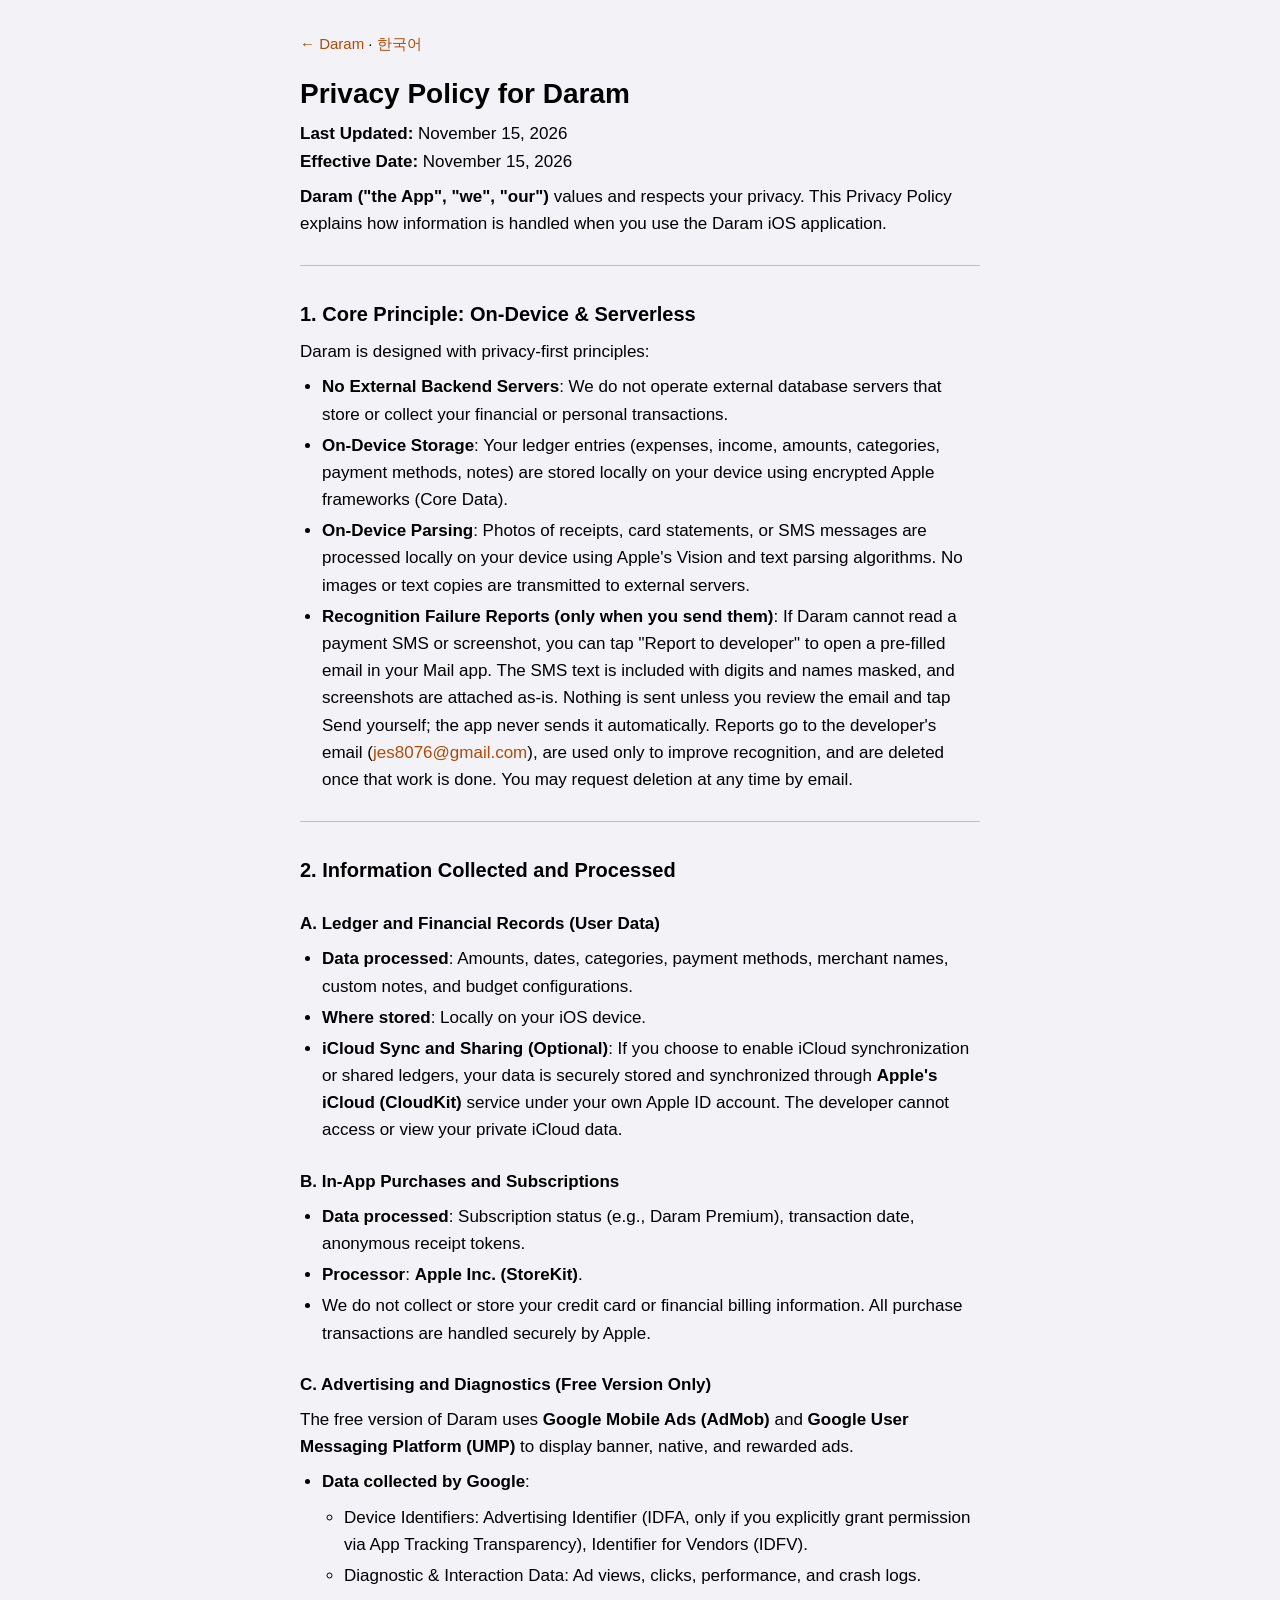
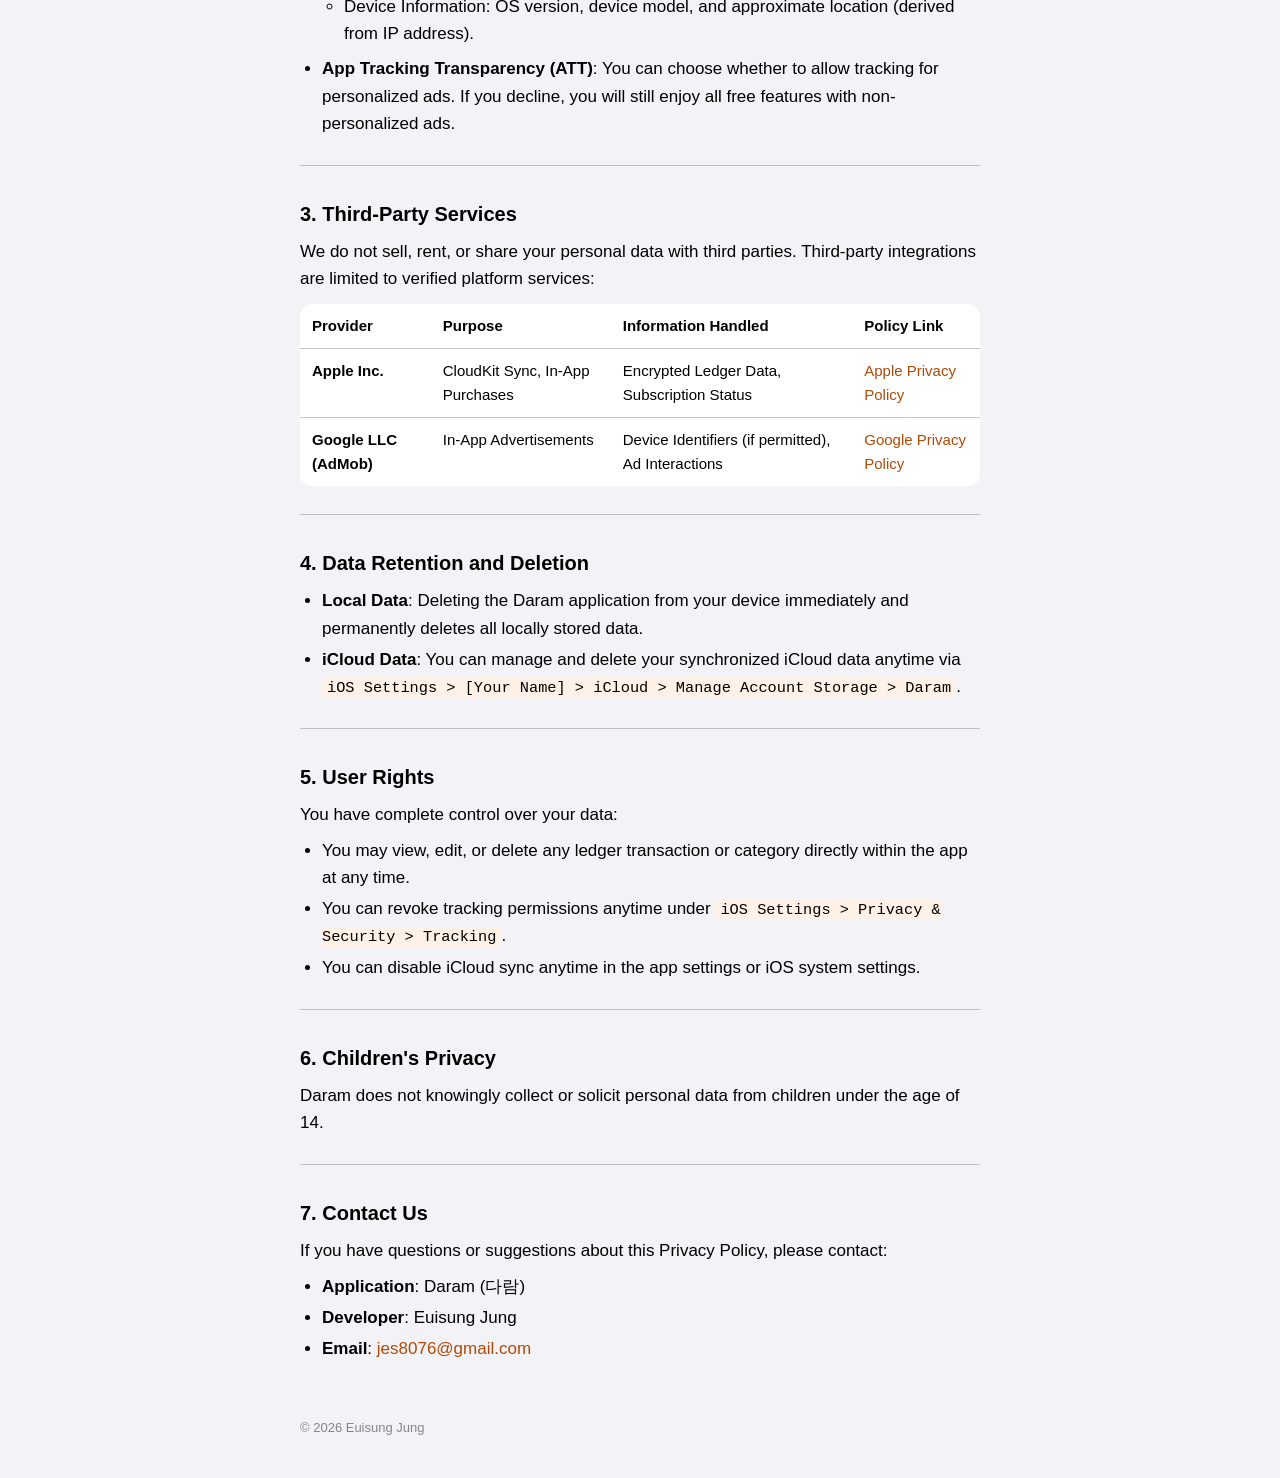
==== daram/privacy/en/index.html @ 6e320667 "다람 가계부 개발자 사이트 첫 게시 - 첫 화면, 앱 소개, 개인정보 처리방침(한국어·영어), 고객 지원 페이지 - AdMob app-ads.txt - 개인정보 처리방침 HTML " ====
<!DOCTYPE html>
<html lang="en">
<head>
<meta charset="utf-8">
<meta name="viewport" content="width=device-width, initial-scale=1">
<title>Daram — Privacy Policy</title>
<link rel="icon" href="/assets/favicon.png">
<link rel="stylesheet" href="/assets/style.css">
</head>
<body>
<main>
<nav class="top"><a href="/daram/">← Daram</a> · <a href="/daram/privacy/">한국어</a></nav>
<!-- 이 파일은 scripts/build_privacy.py로 만든다. 직접 고치지 말고 다람 저장소의 원본을 고친 뒤 다시 만든다. -->
<h1>Privacy Policy for Daram</h1>
<p><strong>Last Updated:</strong> November 15, 2026<br>
<strong>Effective Date:</strong> November 15, 2026<br></p>
<p><strong>Daram ("the App", "we", "our")</strong> values and respects your privacy. This Privacy Policy explains how information is handled when you use the Daram iOS application.</p>
<hr>
<h2>1. Core Principle: On-Device &amp; Serverless</h2>
<p>Daram is designed with privacy-first principles:</p>
<ul>
<li><strong>No External Backend Servers</strong>: We do not operate external database servers that store or collect your financial or personal transactions.
</li>
<li><strong>On-Device Storage</strong>: Your ledger entries (expenses, income, amounts, categories, payment methods, notes) are stored locally on your device using encrypted Apple frameworks (Core Data).
</li>
<li><strong>On-Device Parsing</strong>: Photos of receipts, card statements, or SMS messages are processed locally on your device using Apple's Vision and text parsing algorithms. No images or text copies are transmitted to external servers.
</li>
<li><strong>Recognition Failure Reports (only when you send them)</strong>: If Daram cannot read a payment SMS or screenshot, you can tap "Report to developer" to open a pre-filled email in your Mail app. The SMS text is included with digits and names masked, and screenshots are attached as-is. Nothing is sent unless you review the email and tap Send yourself; the app never sends it automatically. Reports go to the developer's email (<a href="mailto:jes8076@gmail.com">jes8076@gmail.com</a>), are used only to improve recognition, and are deleted once that work is done. You may request deletion at any time by email.
</li></ul>
<hr>
<h2>2. Information Collected and Processed</h2>
<h3>A. Ledger and Financial Records (User Data)</h3>
<ul>
<li><strong>Data processed</strong>: Amounts, dates, categories, payment methods, merchant names, custom notes, and budget configurations.
</li>
<li><strong>Where stored</strong>: Locally on your iOS device.
</li>
<li><strong>iCloud Sync and Sharing (Optional)</strong>: If you choose to enable iCloud synchronization or shared ledgers, your data is securely stored and synchronized through <strong>Apple's iCloud (CloudKit)</strong> service under your own Apple ID account. The developer cannot access or view your private iCloud data.
</li></ul>
<h3>B. In-App Purchases and Subscriptions</h3>
<ul>
<li><strong>Data processed</strong>: Subscription status (e.g., Daram Premium), transaction date, anonymous receipt tokens.
</li>
<li><strong>Processor</strong>: <strong>Apple Inc. (StoreKit)</strong>.
</li>
<li>We do not collect or store your credit card or financial billing information. All purchase transactions are handled securely by Apple.
</li></ul>
<h3>C. Advertising and Diagnostics (Free Version Only)</h3>
<p>The free version of Daram uses <strong>Google Mobile Ads (AdMob)</strong> and <strong>Google User Messaging Platform (UMP)</strong> to display banner, native, and rewarded ads.</p>
<ul>
<li><strong>Data collected by Google</strong>:
<ul>
<li>Device Identifiers: Advertising Identifier (IDFA, only if you explicitly grant permission via App Tracking Transparency), Identifier for Vendors (IDFV).
</li>
<li>Diagnostic &amp; Interaction Data: Ad views, clicks, performance, and crash logs.
</li>
<li>Device Information: OS version, device model, and approximate location (derived from IP address).
</li></ul>
</li>
<li><strong>App Tracking Transparency (ATT)</strong>: You can choose whether to allow tracking for personalized ads. If you decline, you will still enjoy all free features with non-personalized ads.
</li></ul>
<hr>
<h2>3. Third-Party Services</h2>
<p>We do not sell, rent, or share your personal data with third parties. Third-party integrations are limited to verified platform services:</p>
<div class="table-wrap"><table>
<thead><tr>
<th>Provider</th>
<th>Purpose</th>
<th>Information Handled</th>
<th>Policy Link</th>
</tr></thead><tbody>
<tr><td><strong>Apple Inc.</strong></td><td>CloudKit Sync, In-App Purchases</td><td>Encrypted Ledger Data, Subscription Status</td><td><a href="https://www.apple.com/legal/privacy/" rel="noopener">Apple Privacy Policy</a></td></tr>
<tr><td><strong>Google LLC (AdMob)</strong></td><td>In-App Advertisements</td><td>Device Identifiers (if permitted), Ad Interactions</td><td><a href="https://policies.google.com/privacy" rel="noopener">Google Privacy Policy</a></td></tr>
</tbody></table></div>
<hr>
<h2>4. Data Retention and Deletion</h2>
<ul>
<li><strong>Local Data</strong>: Deleting the Daram application from your device immediately and permanently deletes all locally stored data.
</li>
<li><strong>iCloud Data</strong>: You can manage and delete your synchronized iCloud data anytime via <code>iOS Settings &gt; [Your Name] &gt; iCloud &gt; Manage Account Storage &gt; Daram</code>.
</li></ul>
<hr>
<h2>5. User Rights</h2>
<p>You have complete control over your data:</p>
<ul>
<li>You may view, edit, or delete any ledger transaction or category directly within the app at any time.
</li>
<li>You can revoke tracking permissions anytime under <code>iOS Settings &gt; Privacy &amp; Security &gt; Tracking</code>.
</li>
<li>You can disable iCloud sync anytime in the app settings or iOS system settings.
</li></ul>
<hr>
<h2>6. Children's Privacy</h2>
<p>Daram does not knowingly collect or solicit personal data from children under the age of 14.</p>
<hr>
<h2>7. Contact Us</h2>
<p>If you have questions or suggestions about this Privacy Policy, please contact:</p>
<ul>
<li><strong>Application</strong>: Daram (다람)
</li>
<li><strong>Developer</strong>: Euisung Jung
</li>
<li><strong>Email</strong>: <a href="mailto:jes8076@gmail.com">jes8076@gmail.com</a>
</li></ul>
</main>
<footer>© 2026 Euisung Jung</footer>
</body>
</html>
---- assets/style.css ----
/* 다람 디자인 가이드(docs/design/tokens.json)의 색을 그대로 쓴다. */
:root {
  color-scheme: light dark;
  --bg: #f2f2f7;
  --card: #ffffff;
  --text: #000000;
  --text-2: #3c3c4399;
  --separator: #3c3c434a;
  --link: #b04a06;      /* brand-text */
  --tint: #fff1e6;      /* brand-tint */
}
@media (prefers-color-scheme: dark) {
  :root {
    --bg: #000000;
    --card: #1c1c1e;
    --text: #ffffff;
    --text-2: #ebebf599;
    --separator: #54545899;
    --link: #ff9a55;
    --tint: #3a2414;
  }
}
* { box-sizing: border-box; }
html { -webkit-text-size-adjust: 100%; }
body {
  margin: 0;
  background: var(--bg);
  color: var(--text);
  font-family: -apple-system, BlinkMacSystemFont, "Apple SD Gothic Neo", "Noto Sans KR", "Segoe UI", sans-serif;
  font-size: 17px;
  line-height: 1.6;
  word-break: keep-all;
  overflow-wrap: anywhere;
}
main { max-width: 720px; margin: 0 auto; padding: 32px 20px 48px; }
a { color: var(--link); text-decoration: none; }
a:hover { text-decoration: underline; }
h1 { font-size: 28px; line-height: 1.3; margin: 0 0 8px; }
h2 { font-size: 20px; margin: 32px 0 8px; }
h3 { font-size: 17px; margin: 24px 0 4px; }
p, ul, ol { margin: 8px 0; }
ul, ol { padding-left: 22px; }
li { margin: 4px 0; }
hr { border: 0; border-top: 1px solid var(--separator); margin: 28px 0; }
code { font-family: ui-monospace, SFMono-Regular, Menlo, monospace; font-size: 0.9em; background: var(--tint); padding: 1px 5px; border-radius: 5px; }
.muted { color: var(--text-2); font-size: 15px; }
.card { background: var(--card); border-radius: 12px; padding: 16px 20px; margin: 16px 0; }
.app { display: flex; gap: 16px; align-items: center; }
.app img { width: 72px; height: 72px; border-radius: 16px; flex: none; }
.app h2 { margin: 0; }
.links { list-style: none; padding: 0; margin: 0; }
.links li { border-top: 1px solid var(--separator); margin: 0; }
.links li:first-child { border-top: 0; }
.links a { display: block; padding: 12px 0; }
.table-wrap { overflow-x: auto; margin: 12px 0; }
table { border-collapse: collapse; width: 100%; font-size: 15px; background: var(--card); border-radius: 12px; overflow: hidden; }
th, td { text-align: left; vertical-align: top; padding: 10px 12px; border-bottom: 1px solid var(--separator); }
tr:last-child td { border-bottom: 0; }
nav.top { font-size: 15px; margin-bottom: 20px; }
footer { max-width: 720px; margin: 0 auto; padding: 0 20px 40px; color: var(--text-2); font-size: 13px; }
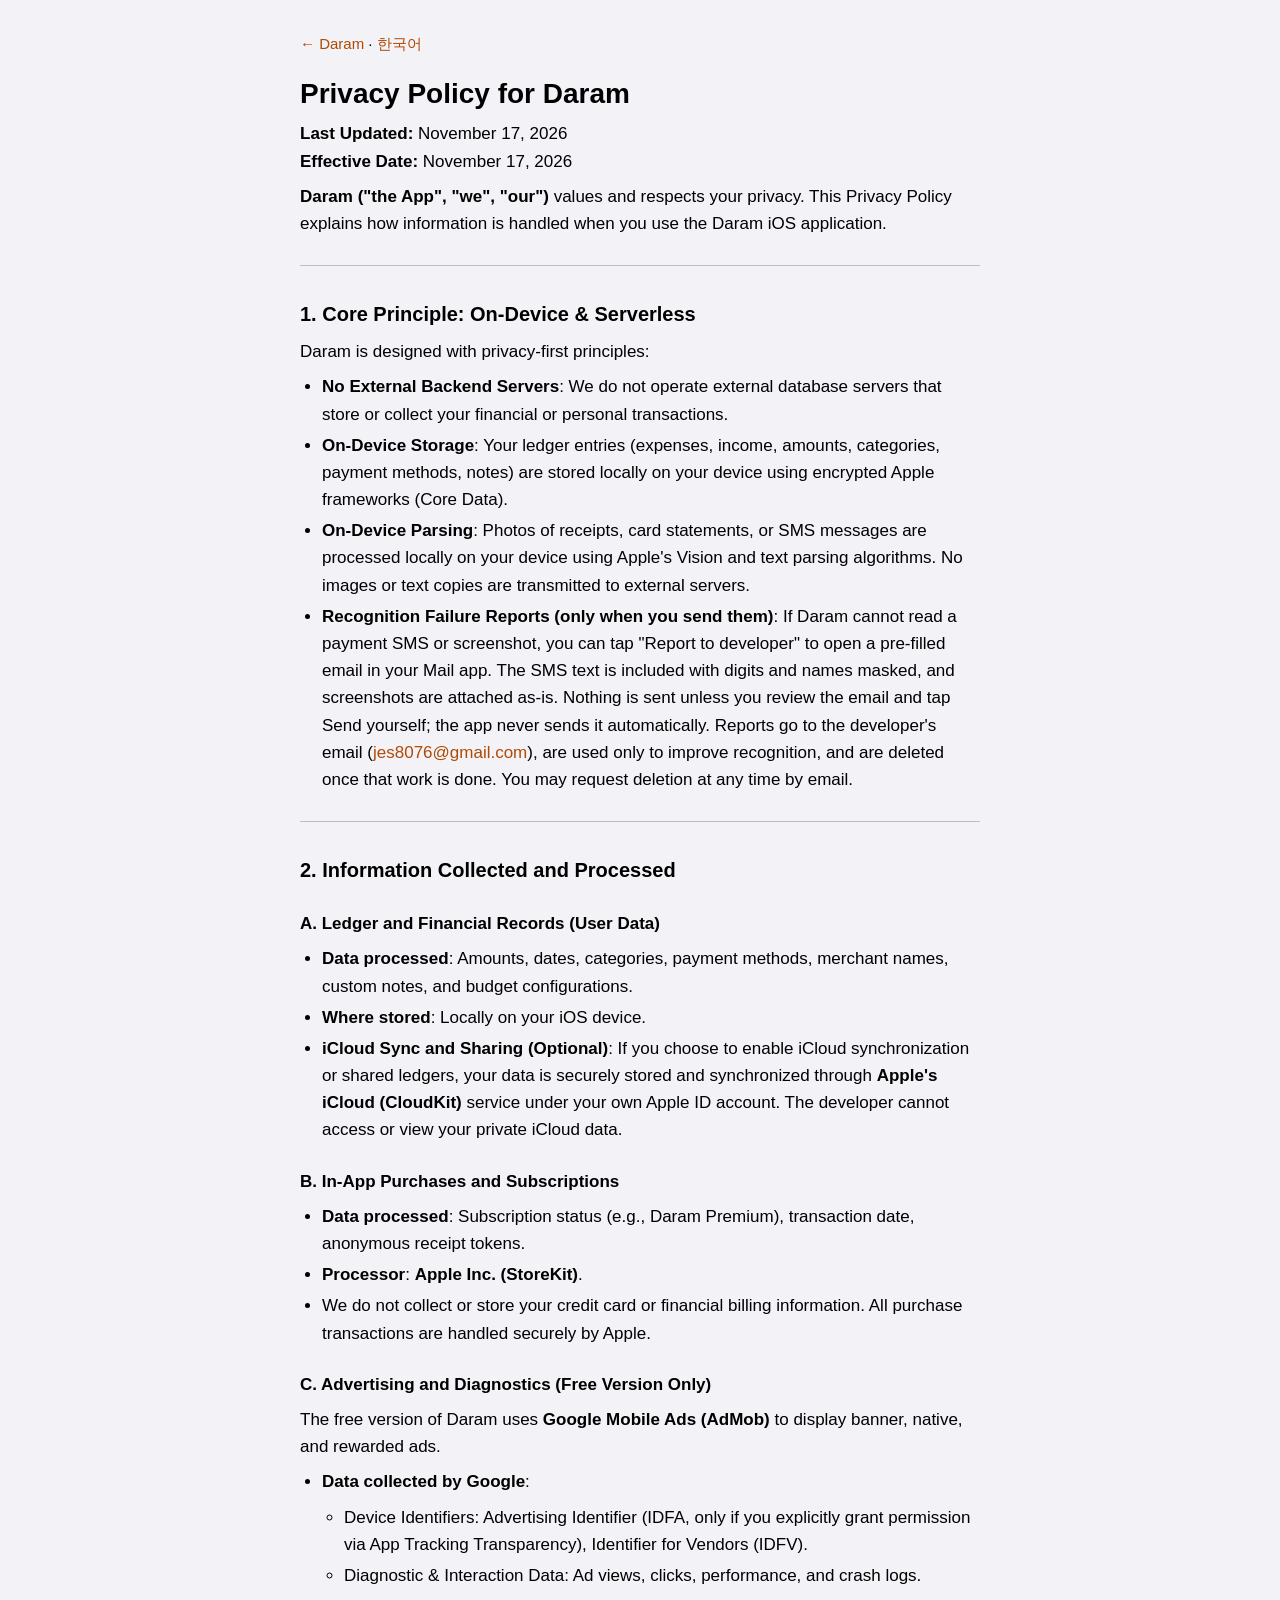
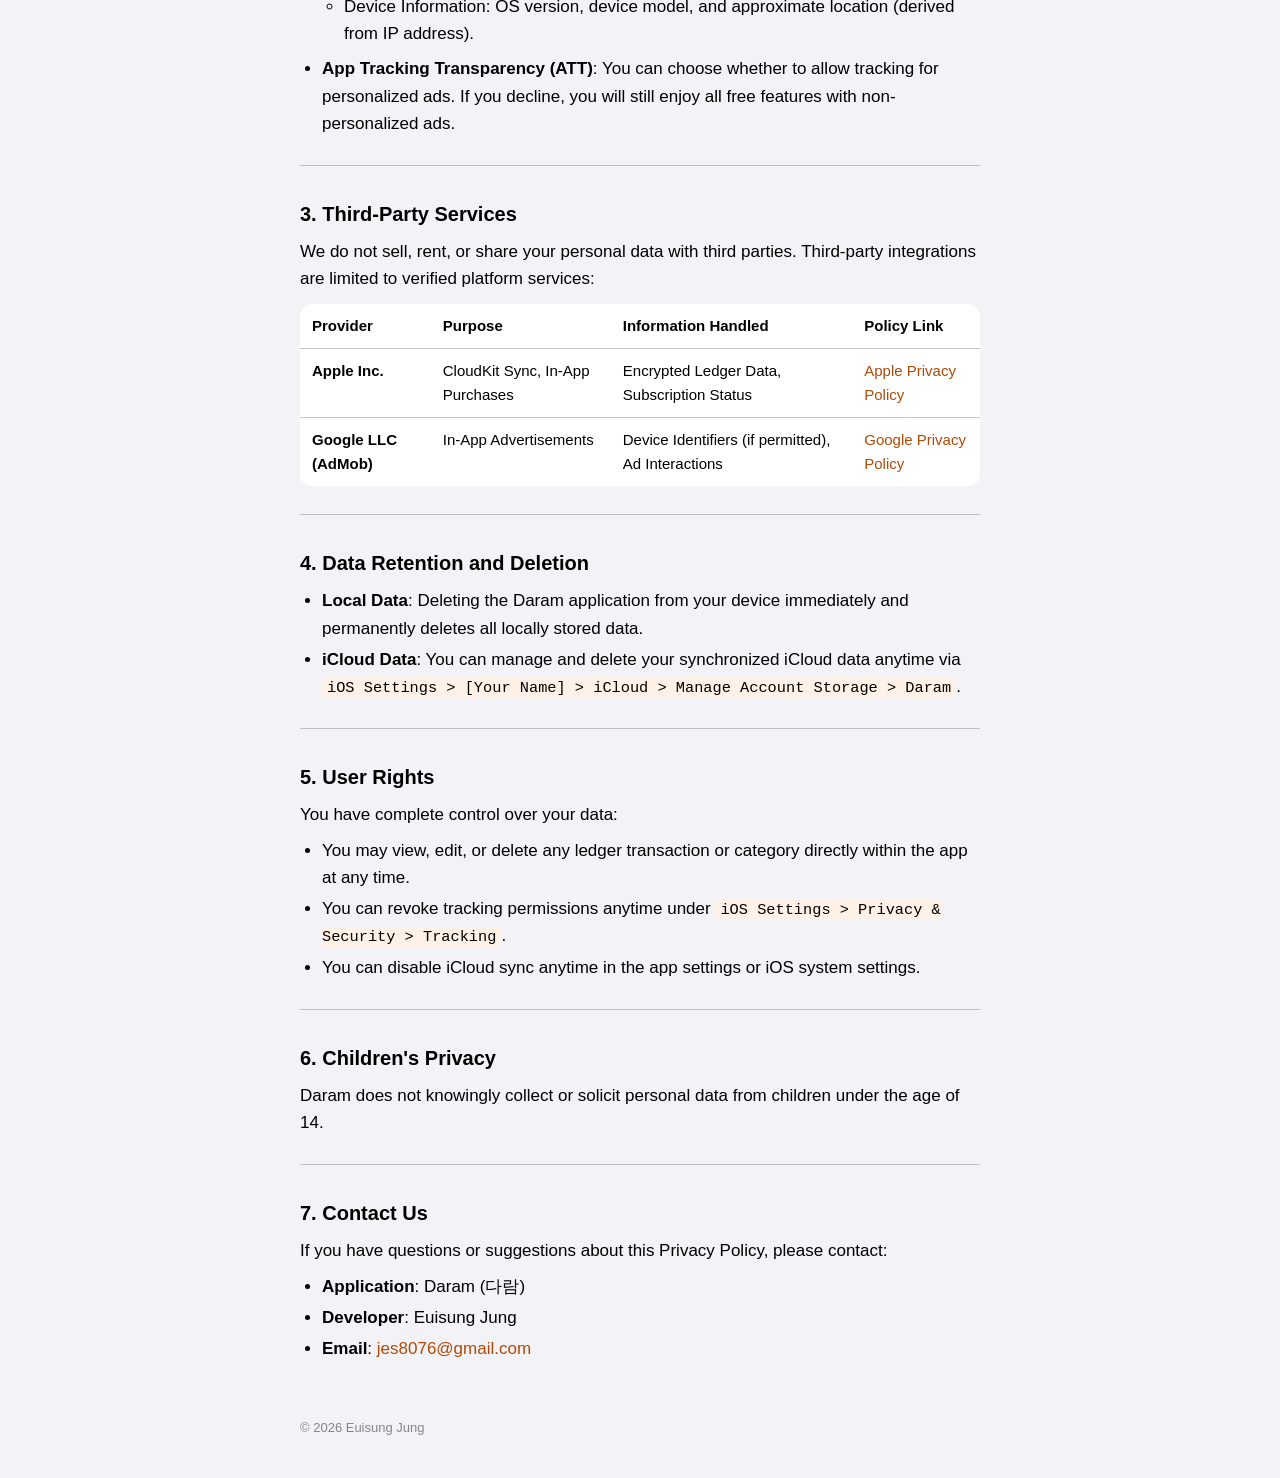
==== commit 455c9c4d: "개인정보 처리방침: 쓰지 않는 Google UMP 문구 삭제, 시행일 11월 17일 Co-Authored-By: Claude Opus 5.5 <noreply@anthropic.co" ====
--- a/daram/privacy/en/index.html
+++ b/daram/privacy/en/index.html
@@ -12,8 +12,8 @@
 <nav class="top"><a href="/daram/">← Daram</a> · <a href="/daram/privacy/">한국어</a></nav>
 <!-- 이 파일은 scripts/build_privacy.py로 만든다. 직접 고치지 말고 다람 저장소의 원본을 고친 뒤 다시 만든다. -->
 <h1>Privacy Policy for Daram</h1>
-<p><strong>Last Updated:</strong> November 15, 2026<br>
-<strong>Effective Date:</strong> November 15, 2026<br></p>
+<p><strong>Last Updated:</strong> November 17, 2026<br>
+<strong>Effective Date:</strong> November 17, 2026<br></p>
 <p><strong>Daram ("the App", "we", "our")</strong> values and respects your privacy. This Privacy Policy explains how information is handled when you use the Daram iOS application.</p>
 <hr>
 <h2>1. Core Principle: On-Device &amp; Serverless</h2>
@@ -46,7 +46,7 @@
 <li>We do not collect or store your credit card or financial billing information. All purchase transactions are handled securely by Apple.
 </li></ul>
 <h3>C. Advertising and Diagnostics (Free Version Only)</h3>
-<p>The free version of Daram uses <strong>Google Mobile Ads (AdMob)</strong> and <strong>Google User Messaging Platform (UMP)</strong> to display banner, native, and rewarded ads.</p>
+<p>The free version of Daram uses <strong>Google Mobile Ads (AdMob)</strong> to display banner, native, and rewarded ads.</p>
 <ul>
 <li><strong>Data collected by Google</strong>:
 <ul>
